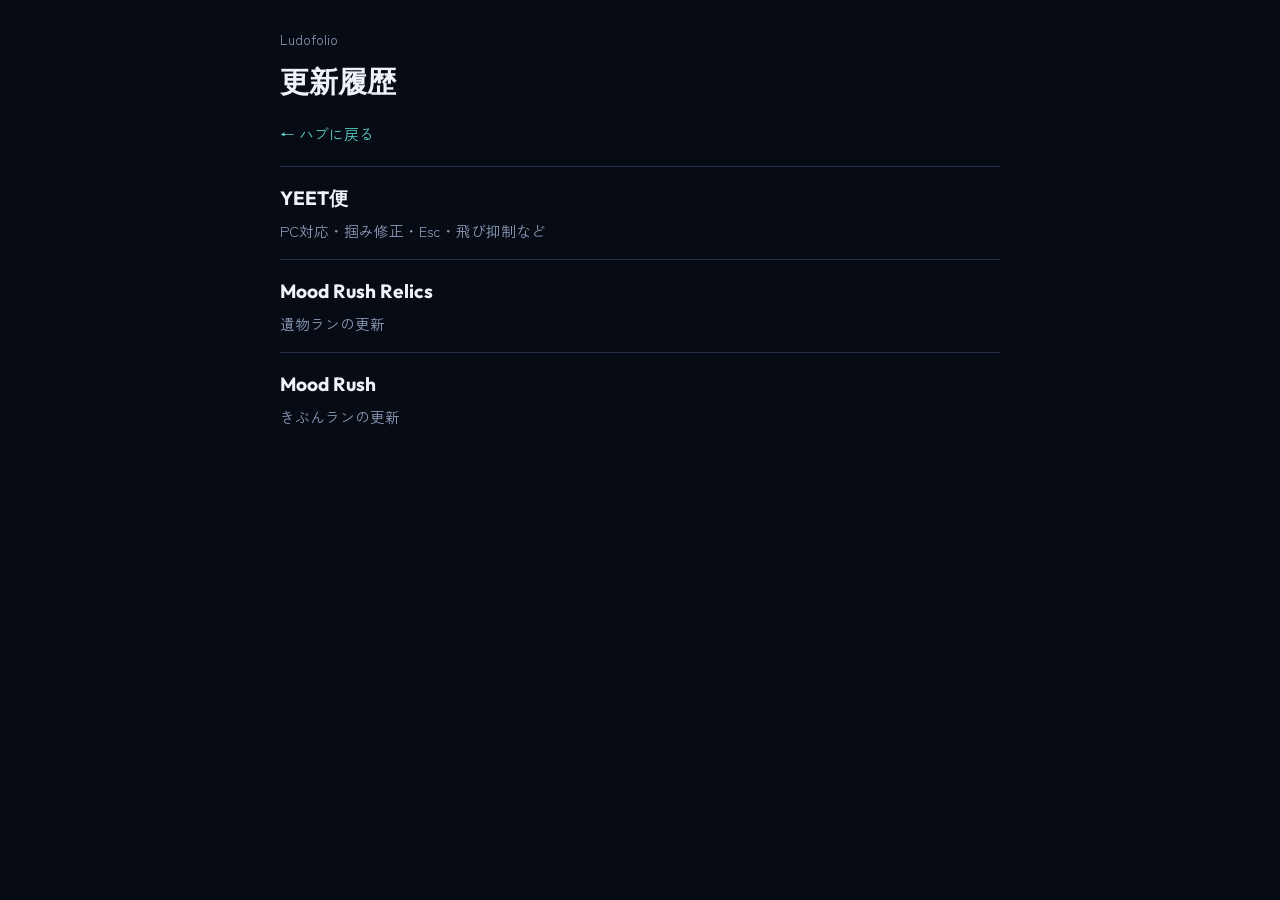
==== updates.html @ 7e25f5b2 "Add per-game changelogs and a hub updates index. Links YEET便 history and seeds Mood Rush changelog p" ====
<!DOCTYPE html>
<html lang="ja">
<head>
  <meta charset="UTF-8" />
  <meta name="viewport" content="width=device-width, initial-scale=1" />
  <title>更新履歴 — Ludofolio</title>
  <link href="https://fonts.googleapis.com/css2?family=Outfit:wght@700;800&family=Zen+Kaku+Gothic+New:wght@500;700&display=swap" rel="stylesheet" />
  <style>
    :root { --bg:#070b14; --ink:#eef3fb; --muted:#8b9bb8; --accent:#5ad0c8; --line:#243148; }
    body { margin:0; font-family:"Zen Kaku Gothic New",sans-serif; color:var(--ink); background:var(--bg); line-height:1.65; }
    .wrap { width:min(720px, calc(100% - 32px)); margin:0 auto; padding:28px 0 64px; }
    a { color:var(--accent); text-decoration:none; }
    a:hover { text-decoration:underline; }
    h1 { font-family:Outfit,sans-serif; font-size:1.8rem; margin:8px 0 16px; }
    .item { display:block; border-top:1px solid var(--line); padding:16px 0; color:inherit; }
    .item:hover h2 { color:var(--accent); }
    h2 { font-family:Outfit,sans-serif; font-size:1.2rem; margin:0 0 4px; }
    p { margin:0; color:var(--muted); font-size:0.92rem; }
  </style>
</head>
<body>
  <div class="wrap">
    <p style="color:var(--muted);font-size:0.85rem">Ludofolio</p>
    <h1>更新履歴</h1>
    <p style="margin-bottom:20px"><a href="./">← ハブに戻る</a></p>
    <a class="item" href="https://zmr7z.github.io/yeetbin/changelog.html" rel="noopener" target="_blank">
      <h2>YEET便</h2>
      <p>PC対応・掴み修正・Esc・飛び抑制など</p>
    </a>
    <a class="item" href="games/mood-rush-relics-changelog.html">
      <h2>Mood Rush Relics</h2>
      <p>遺物ランの更新</p>
    </a>
    <a class="item" href="games/mood-rush-changelog.html">
      <h2>Mood Rush</h2>
      <p>きぶんランの更新</p>
    </a>
  </div>
</body>
</html>
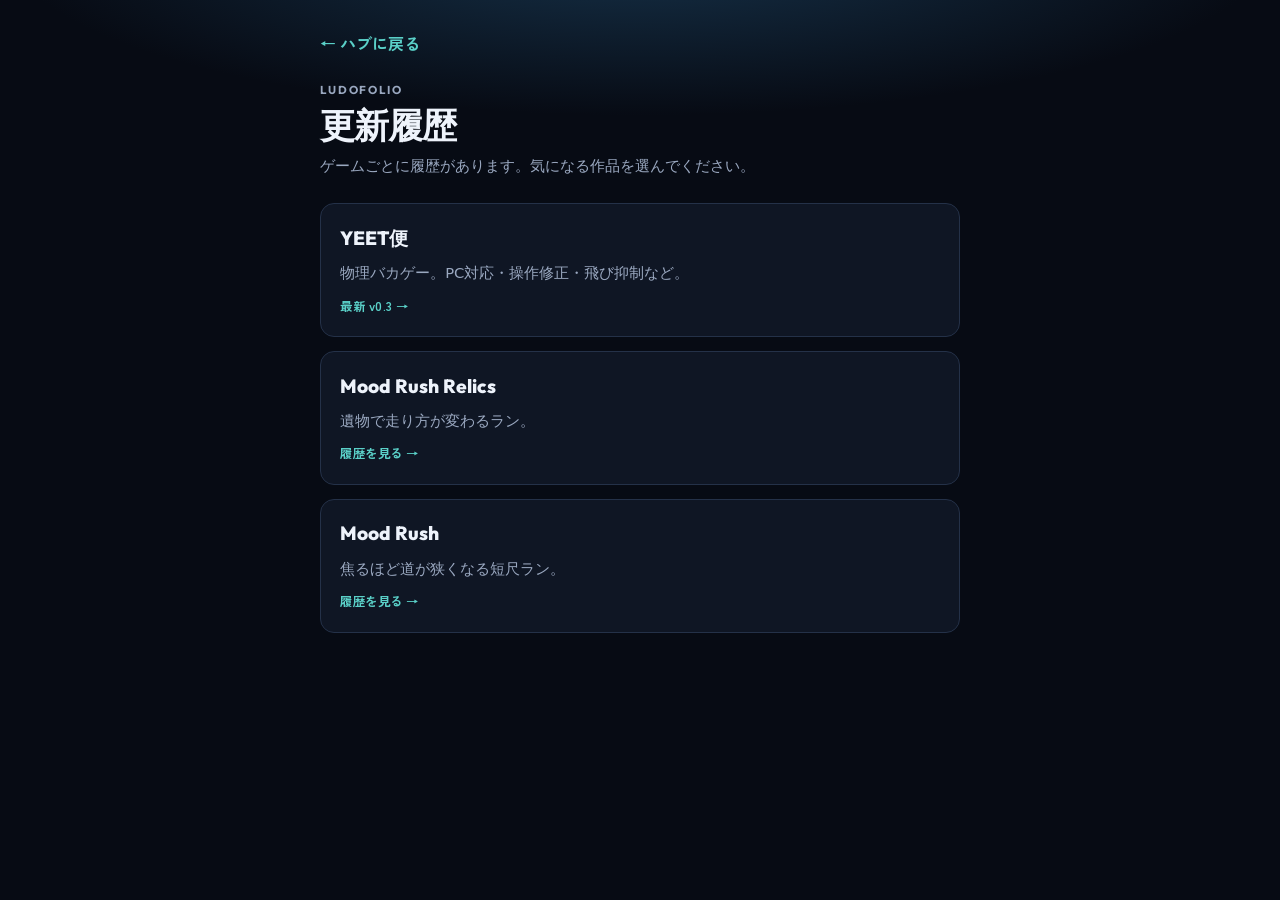
==== commit e1a1fffb: "Make update history pages easier to scan. Shared changelog styles with timeline cards and clearer hi" ====
--- a/updates.html
+++ b/updates.html
@@ -3,38 +3,37 @@
 <head>
   <meta charset="UTF-8" />
   <meta name="viewport" content="width=device-width, initial-scale=1" />
+  <meta name="description" content="Ludofolio 各ゲームの更新履歴一覧" />
   <title>更新履歴 — Ludofolio</title>
+  <link rel="preconnect" href="https://fonts.googleapis.com" />
+  <link rel="preconnect" href="https://fonts.gstatic.com" crossorigin />
   <link href="https://fonts.googleapis.com/css2?family=Outfit:wght@700;800&family=Zen+Kaku+Gothic+New:wght@500;700&display=swap" rel="stylesheet" />
-  <style>
-    :root { --bg:#070b14; --ink:#eef3fb; --muted:#8b9bb8; --accent:#5ad0c8; --line:#243148; }
-    body { margin:0; font-family:"Zen Kaku Gothic New",sans-serif; color:var(--ink); background:var(--bg); line-height:1.65; }
-    .wrap { width:min(720px, calc(100% - 32px)); margin:0 auto; padding:28px 0 64px; }
-    a { color:var(--accent); text-decoration:none; }
-    a:hover { text-decoration:underline; }
-    h1 { font-family:Outfit,sans-serif; font-size:1.8rem; margin:8px 0 16px; }
-    .item { display:block; border-top:1px solid var(--line); padding:16px 0; color:inherit; }
-    .item:hover h2 { color:var(--accent); }
-    h2 { font-family:Outfit,sans-serif; font-size:1.2rem; margin:0 0 4px; }
-    p { margin:0; color:var(--muted); font-size:0.92rem; }
-  </style>
+  <link rel="stylesheet" href="css/changelog.css" />
 </head>
 <body>
-  <div class="wrap">
-    <p style="color:var(--muted);font-size:0.85rem">Ludofolio</p>
+  <main class="page">
+    <a class="back" href="./">← ハブに戻る</a>
+    <p class="kicker">Ludofolio</p>
     <h1>更新履歴</h1>
-    <p style="margin-bottom:20px"><a href="./">← ハブに戻る</a></p>
-    <a class="item" href="https://zmr7z.github.io/yeetbin/changelog.html" rel="noopener" target="_blank">
-      <h2>YEET便</h2>
-      <p>PC対応・掴み修正・Esc・飛び抑制など</p>
-    </a>
-    <a class="item" href="games/mood-rush-relics-changelog.html">
-      <h2>Mood Rush Relics</h2>
-      <p>遺物ランの更新</p>
-    </a>
-    <a class="item" href="games/mood-rush-changelog.html">
-      <h2>Mood Rush</h2>
-      <p>きぶんランの更新</p>
-    </a>
-  </div>
+    <p class="intro">ゲームごとに履歴があります。気になる作品を選んでください。</p>
+
+    <div class="cards">
+      <a class="card" href="https://zmr7z.github.io/yeetbin/changelog.html" rel="noopener" target="_blank">
+        <h2>YEET便</h2>
+        <p>物理バカゲー。PC対応・操作修正・飛び抑制など。</p>
+        <span class="latest">最新 v0.3 →</span>
+      </a>
+      <a class="card" href="games/mood-rush-relics-changelog.html">
+        <h2>Mood Rush Relics</h2>
+        <p>遺物で走り方が変わるラン。</p>
+        <span class="latest">履歴を見る →</span>
+      </a>
+      <a class="card" href="games/mood-rush-changelog.html">
+        <h2>Mood Rush</h2>
+        <p>焦るほど道が狭くなる短尺ラン。</p>
+        <span class="latest">履歴を見る →</span>
+      </a>
+    </div>
+  </main>
 </body>
 </html>
--- a/css/changelog.css
+++ b/css/changelog.css
@@ -0,0 +1,207 @@
+:root {
+  --bg: #070b14;
+  --panel: #0f1624;
+  --ink: #eef3fb;
+  --muted: #9aa8c0;
+  --accent: #5ad0c8;
+  --accent-dim: rgba(90, 208, 200, 0.16);
+  --line: #243148;
+  --rail: #2c3b55;
+}
+
+* { box-sizing: border-box; }
+
+html, body {
+  margin: 0;
+  min-height: 100%;
+  background:
+    radial-gradient(ellipse 90% 45% at 50% -8%, #16324a 0%, transparent 55%),
+    var(--bg);
+  color: var(--ink);
+  font-family: "Zen Kaku Gothic New", system-ui, sans-serif;
+  font-weight: 500;
+  line-height: 1.7;
+  -webkit-font-smoothing: antialiased;
+}
+
+.page {
+  width: min(40rem, calc(100% - 2rem));
+  margin: 0 auto;
+  padding: 1.5rem 0 3.5rem;
+}
+
+.back {
+  display: inline-flex;
+  align-items: center;
+  min-height: 2.5rem;
+  margin-bottom: 1rem;
+  color: var(--accent);
+  font-weight: 700;
+  text-decoration: none;
+}
+
+.back:hover { text-decoration: underline; }
+
+.kicker {
+  margin: 0 0 0.35rem;
+  font-family: Outfit, sans-serif;
+  font-size: 0.72rem;
+  letter-spacing: 0.16em;
+  text-transform: uppercase;
+  color: var(--muted);
+  font-weight: 700;
+}
+
+h1 {
+  margin: 0 0 0.5rem;
+  font-family: Outfit, sans-serif;
+  font-weight: 800;
+  font-size: clamp(1.7rem, 5vw, 2.2rem);
+  letter-spacing: -0.03em;
+  line-height: 1.15;
+}
+
+.intro {
+  margin: 0 0 1.5rem;
+  color: var(--muted);
+  font-size: 0.95rem;
+}
+
+.timeline {
+  list-style: none;
+  margin: 0;
+  padding: 0;
+  border-left: 2px solid var(--rail);
+}
+
+.release {
+  position: relative;
+  margin: 0 0 1rem 1rem;
+  padding: 1.1rem 1.2rem;
+  background: var(--panel);
+  border: 1px solid var(--line);
+  border-radius: 14px;
+}
+
+.release::before {
+  content: "";
+  position: absolute;
+  left: calc(-1rem - 6px);
+  top: 1.4rem;
+  width: 10px;
+  height: 10px;
+  border-radius: 50%;
+  background: var(--accent);
+  box-shadow: 0 0 0 3px var(--accent-dim);
+}
+
+.meta {
+  display: flex;
+  flex-wrap: wrap;
+  gap: 0.5rem 0.75rem;
+  align-items: center;
+  margin-bottom: 0.45rem;
+}
+
+.ver {
+  display: inline-flex;
+  padding: 0.15rem 0.55rem;
+  border-radius: 999px;
+  background: var(--accent-dim);
+  color: var(--accent);
+  font-family: Outfit, sans-serif;
+  font-size: 0.78rem;
+  font-weight: 800;
+}
+
+time {
+  color: var(--muted);
+  font-size: 0.85rem;
+  font-weight: 700;
+  font-variant-numeric: tabular-nums;
+}
+
+.release h2 {
+  margin: 0 0 0.65rem;
+  font-family: Outfit, sans-serif;
+  font-size: 1.15rem;
+  font-weight: 800;
+  letter-spacing: -0.02em;
+}
+
+.release ul {
+  list-style: none;
+  margin: 0;
+  padding: 0;
+}
+
+.release li {
+  position: relative;
+  padding: 0.4rem 0 0.4rem 1rem;
+  border-top: 1px solid rgba(36, 49, 72, 0.9);
+  color: #c9d3e6;
+  font-size: 0.98rem;
+  font-weight: 500;
+}
+
+.release li:first-child {
+  border-top: 0;
+  padding-top: 0;
+}
+
+.release li::before {
+  content: "";
+  position: absolute;
+  left: 0;
+  top: 1em;
+  width: 5px;
+  height: 5px;
+  border-radius: 50%;
+  background: var(--accent);
+  opacity: 0.8;
+}
+
+/* Hub index cards */
+.cards {
+  display: grid;
+  gap: 0.85rem;
+}
+
+.card {
+  display: block;
+  padding: 1.1rem 1.2rem;
+  border-radius: 14px;
+  border: 1px solid var(--line);
+  background: var(--panel);
+  color: inherit;
+  text-decoration: none;
+  transition: border-color 0.15s ease, transform 0.15s ease;
+}
+
+.card:hover {
+  border-color: #3a6a78;
+  transform: translateY(-1px);
+}
+
+.card h2 {
+  margin: 0 0 0.35rem;
+  font-family: Outfit, sans-serif;
+  font-size: 1.2rem;
+  font-weight: 800;
+}
+
+.card p {
+  margin: 0;
+  color: var(--muted);
+  font-size: 0.92rem;
+  font-weight: 500;
+}
+
+.card .latest {
+  display: inline-block;
+  margin-top: 0.65rem;
+  font-size: 0.78rem;
+  font-weight: 700;
+  color: var(--accent);
+  letter-spacing: 0.04em;
+}
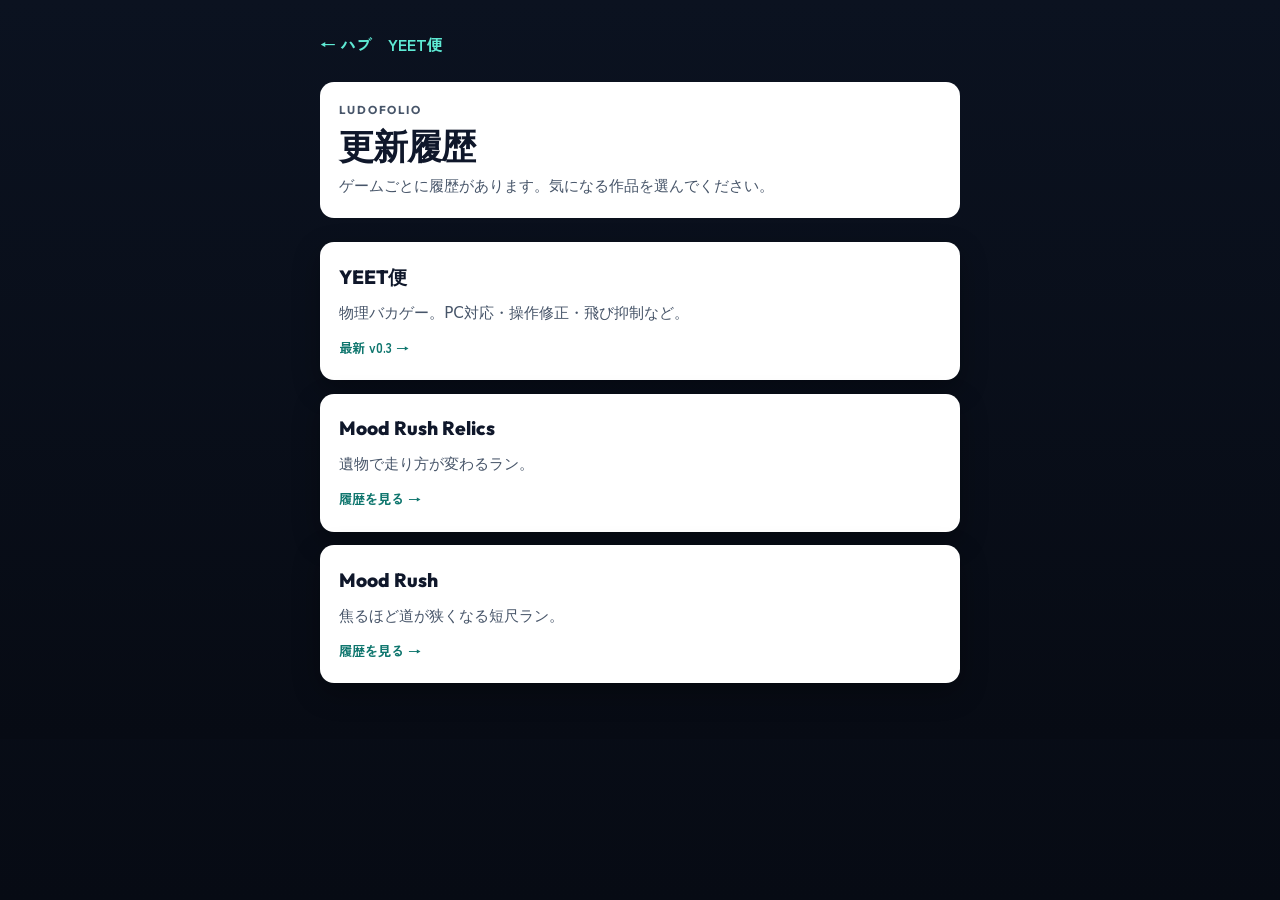
==== commit e800be8b: "Improve changelog contrast and hub navigation." ====
--- a/updates.html
+++ b/updates.html
@@ -1,22 +1,23 @@
-<!DOCTYPE html>
+﻿<!DOCTYPE html>
 <html lang="ja">
 <head>
   <meta charset="UTF-8" />
   <meta name="viewport" content="width=device-width, initial-scale=1" />
-  <meta name="description" content="Ludofolio 各ゲームの更新履歴一覧" />
   <title>更新履歴 — Ludofolio</title>
-  <link rel="preconnect" href="https://fonts.googleapis.com" />
-  <link rel="preconnect" href="https://fonts.gstatic.com" crossorigin />
   <link href="https://fonts.googleapis.com/css2?family=Outfit:wght@700;800&family=Zen+Kaku+Gothic+New:wght@500;700&display=swap" rel="stylesheet" />
   <link rel="stylesheet" href="css/changelog.css" />
 </head>
 <body>
   <main class="page">
-    <a class="back" href="./">← ハブに戻る</a>
-    <p class="kicker">Ludofolio</p>
-    <h1>更新履歴</h1>
-    <p class="intro">ゲームごとに履歴があります。気になる作品を選んでください。</p>
-
+    <nav class="nav" aria-label="移動">
+      <a href="./">← ハブ</a>
+      <a href="https://zmr7z.github.io/yeetbin/">YEET便</a>
+    </nav>
+    <header class="head">
+      <p class="kicker">Ludofolio</p>
+      <h1>更新履歴</h1>
+      <p class="intro">ゲームごとに履歴があります。気になる作品を選んでください。</p>
+    </header>
     <div class="cards">
       <a class="card" href="https://zmr7z.github.io/yeetbin/changelog.html" rel="noopener" target="_blank">
         <h2>YEET便</h2>
--- a/css/changelog.css
+++ b/css/changelog.css
@@ -1,207 +1,72 @@
-:root {
-  --bg: #070b14;
-  --panel: #0f1624;
-  --ink: #eef3fb;
-  --muted: #9aa8c0;
-  --accent: #5ad0c8;
-  --accent-dim: rgba(90, 208, 200, 0.16);
-  --line: #243148;
-  --rail: #2c3b55;
+﻿:root {
+  --ink: #0f172a;
+  --body: #1e293b;
+  --muted: #475569;
+  --bg: #0b1220;
+  --bg2: #070b14;
+  --panel: #ffffff;
+  --line: #e2e8f0;
+  --accent: #0f766e;
+  --accent-bright: #5eead4;
+  --rail: #94a3b8;
 }
-
 * { box-sizing: border-box; }
-
 html, body {
-  margin: 0;
-  min-height: 100%;
-  background:
-    radial-gradient(ellipse 90% 45% at 50% -8%, #16324a 0%, transparent 55%),
-    var(--bg);
+  margin: 0; min-height: 100%;
+  background: linear-gradient(180deg, var(--bg) 0%, var(--bg2) 100%);
   color: var(--ink);
   font-family: "Zen Kaku Gothic New", system-ui, sans-serif;
-  font-weight: 500;
-  line-height: 1.7;
+  font-weight: 500; line-height: 1.75;
   -webkit-font-smoothing: antialiased;
 }
-
-.page {
-  width: min(40rem, calc(100% - 2rem));
-  margin: 0 auto;
-  padding: 1.5rem 0 3.5rem;
+.page { width: min(40rem, calc(100% - 2rem)); margin: 0 auto; padding: 1.5rem 0 3.5rem; }
+.nav { display:flex; flex-wrap:wrap; gap:0.5rem 1rem; margin-bottom:1.1rem; }
+.nav a, .back {
+  display:inline-flex; align-items:center; min-height:2.5rem;
+  color: var(--accent-bright); font-weight:700; text-decoration:none;
 }
-
-.back {
-  display: inline-flex;
-  align-items: center;
-  min-height: 2.5rem;
-  margin-bottom: 1rem;
-  color: var(--accent);
-  font-weight: 700;
-  text-decoration: none;
+.nav a:hover, .back:hover { color:#fff; text-decoration:underline; }
+.kicker {
+  margin:0 0 0.35rem; font-family:Outfit,sans-serif; font-size:0.72rem;
+  letter-spacing:0.16em; text-transform:uppercase; color:var(--muted); font-weight:700;
 }
-
-.back:hover { text-decoration: underline; }
-
-.kicker {
-  margin: 0 0 0.35rem;
-  font-family: Outfit, sans-serif;
-  font-size: 0.72rem;
-  letter-spacing: 0.16em;
-  text-transform: uppercase;
-  color: var(--muted);
-  font-weight: 700;
+.head { margin-bottom:1.5rem; padding:1.15rem 1.2rem; background:var(--panel); border-radius:14px; }
+h1 {
+  margin:0 0 0.45rem; font-family:Outfit,sans-serif; font-weight:800;
+  font-size:clamp(1.7rem,5vw,2.2rem); letter-spacing:-0.03em; line-height:1.15; color:var(--ink);
 }
-
-h1 {
-  margin: 0 0 0.5rem;
-  font-family: Outfit, sans-serif;
-  font-weight: 800;
-  font-size: clamp(1.7rem, 5vw, 2.2rem);
-  letter-spacing: -0.03em;
-  line-height: 1.15;
+.intro { margin:0; color:var(--muted); font-size:0.95rem; }
+.timeline { list-style:none; margin:0; padding:0; border-left:2px solid var(--rail); }
+.release {
+  position:relative; margin:0 0 1rem 1rem; padding:1.15rem 1.2rem;
+  background:var(--panel); border-radius:14px; box-shadow:0 10px 28px rgba(0,0,0,.35);
 }
-
-.intro {
-  margin: 0 0 1.5rem;
-  color: var(--muted);
-  font-size: 0.95rem;
+.release::before {
+  content:""; position:absolute; left:calc(-1rem - 6px); top:1.4rem;
+  width:10px; height:10px; border-radius:50%; background:#14b8a6; border:2px solid #fff;
 }
-
-.timeline {
-  list-style: none;
-  margin: 0;
-  padding: 0;
-  border-left: 2px solid var(--rail);
+.meta { display:flex; flex-wrap:wrap; gap:.5rem .75rem; align-items:center; margin-bottom:.45rem; }
+.ver {
+  display:inline-flex; padding:.2rem .6rem; border-radius:999px; background:#ccfbf1;
+  color:var(--accent); font-family:Outfit,sans-serif; font-size:.78rem; font-weight:800;
 }
-
-.release {
-  position: relative;
-  margin: 0 0 1rem 1rem;
-  padding: 1.1rem 1.2rem;
-  background: var(--panel);
-  border: 1px solid var(--line);
-  border-radius: 14px;
+time { color:var(--muted); font-size:.88rem; font-weight:700; font-variant-numeric:tabular-nums; }
+.release h2 { margin:0 0 .7rem; font-family:Outfit,sans-serif; font-size:1.15rem; font-weight:800; color:var(--ink); }
+.release ul { list-style:none; margin:0; padding:0; }
+.release li {
+  position:relative; padding:.45rem 0 .45rem 1rem; border-top:1px solid var(--line);
+  color:var(--body); font-size:1rem; font-weight:500;
 }
-
-.release::before {
-  content: "";
-  position: absolute;
-  left: calc(-1rem - 6px);
-  top: 1.4rem;
-  width: 10px;
-  height: 10px;
-  border-radius: 50%;
-  background: var(--accent);
-  box-shadow: 0 0 0 3px var(--accent-dim);
+.release li:first-child { border-top:0; padding-top:0; }
+.release li::before {
+  content:""; position:absolute; left:0; top:1em; width:5px; height:5px; border-radius:50%; background:#0d9488;
 }
-
-.meta {
-  display: flex;
-  flex-wrap: wrap;
-  gap: 0.5rem 0.75rem;
-  align-items: center;
-  margin-bottom: 0.45rem;
+.cards { display:grid; gap:.85rem; }
+.card {
+  display:block; padding:1.15rem 1.2rem; border-radius:14px; background:var(--panel);
+  color:var(--ink); text-decoration:none; box-shadow:0 10px 28px rgba(0,0,0,.3);
 }
-
-.ver {
-  display: inline-flex;
-  padding: 0.15rem 0.55rem;
-  border-radius: 999px;
-  background: var(--accent-dim);
-  color: var(--accent);
-  font-family: Outfit, sans-serif;
-  font-size: 0.78rem;
-  font-weight: 800;
-}
-
-time {
-  color: var(--muted);
-  font-size: 0.85rem;
-  font-weight: 700;
-  font-variant-numeric: tabular-nums;
-}
-
-.release h2 {
-  margin: 0 0 0.65rem;
-  font-family: Outfit, sans-serif;
-  font-size: 1.15rem;
-  font-weight: 800;
-  letter-spacing: -0.02em;
-}
-
-.release ul {
-  list-style: none;
-  margin: 0;
-  padding: 0;
-}
-
-.release li {
-  position: relative;
-  padding: 0.4rem 0 0.4rem 1rem;
-  border-top: 1px solid rgba(36, 49, 72, 0.9);
-  color: #c9d3e6;
-  font-size: 0.98rem;
-  font-weight: 500;
-}
-
-.release li:first-child {
-  border-top: 0;
-  padding-top: 0;
-}
-
-.release li::before {
-  content: "";
-  position: absolute;
-  left: 0;
-  top: 1em;
-  width: 5px;
-  height: 5px;
-  border-radius: 50%;
-  background: var(--accent);
-  opacity: 0.8;
-}
-
-/* Hub index cards */
-.cards {
-  display: grid;
-  gap: 0.85rem;
-}
-
-.card {
-  display: block;
-  padding: 1.1rem 1.2rem;
-  border-radius: 14px;
-  border: 1px solid var(--line);
-  background: var(--panel);
-  color: inherit;
-  text-decoration: none;
-  transition: border-color 0.15s ease, transform 0.15s ease;
-}
-
-.card:hover {
-  border-color: #3a6a78;
-  transform: translateY(-1px);
-}
-
-.card h2 {
-  margin: 0 0 0.35rem;
-  font-family: Outfit, sans-serif;
-  font-size: 1.2rem;
-  font-weight: 800;
-}
-
-.card p {
-  margin: 0;
-  color: var(--muted);
-  font-size: 0.92rem;
-  font-weight: 500;
-}
-
-.card .latest {
-  display: inline-block;
-  margin-top: 0.65rem;
-  font-size: 0.78rem;
-  font-weight: 700;
-  color: var(--accent);
-  letter-spacing: 0.04em;
-}
+.card:hover { outline:2px solid #2dd4bf; }
+.card h2 { margin:0 0 .35rem; font-family:Outfit,sans-serif; font-size:1.2rem; font-weight:800; color:var(--ink); }
+.card p { margin:0; color:var(--muted); font-size:.95rem; font-weight:500; }
+.card .latest { display:inline-block; margin-top:.65rem; font-size:.82rem; font-weight:700; color:var(--accent); }
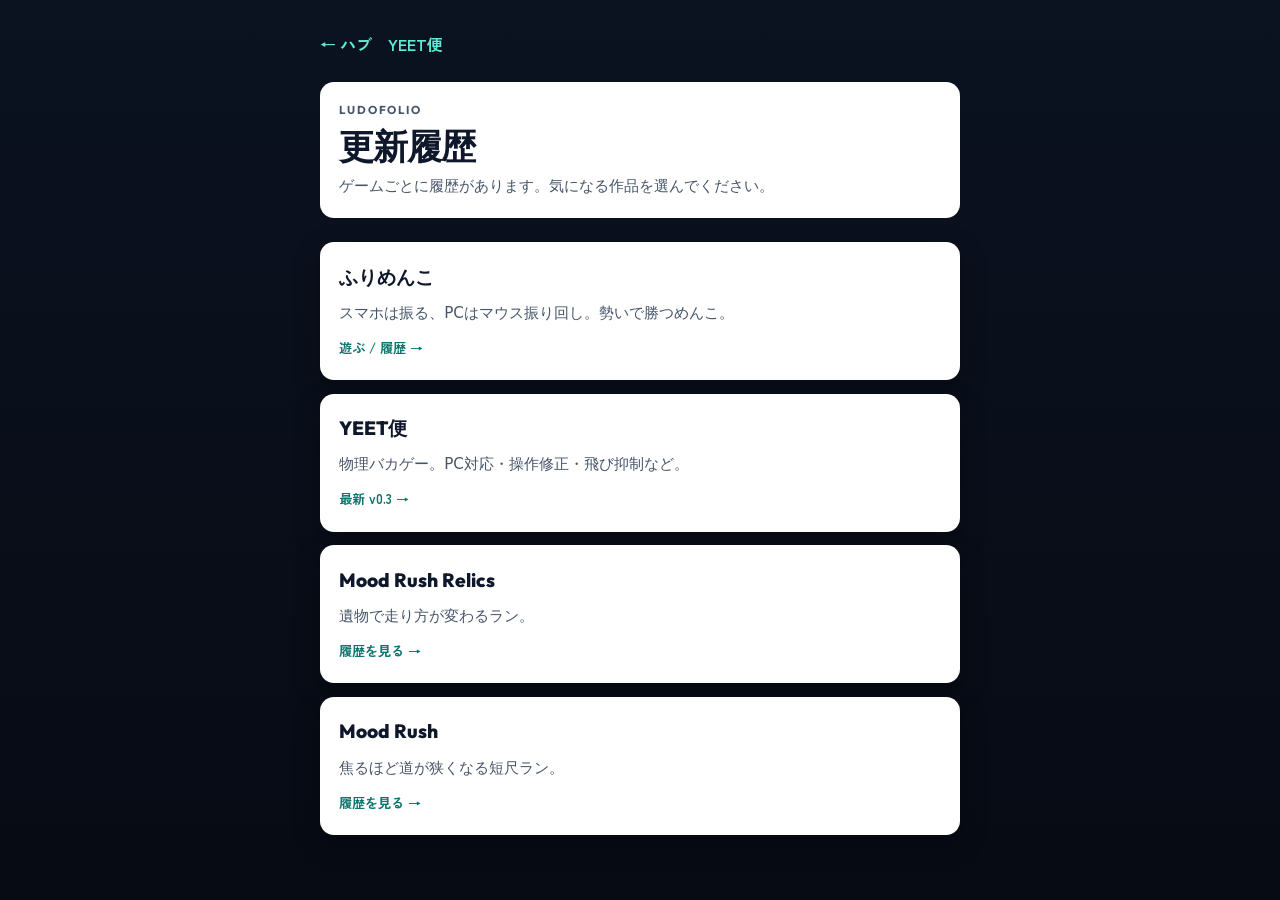
==== commit 0c1ce088: "List ふりめんこ on the updates hub." ====
--- a/updates.html
+++ b/updates.html
@@ -19,7 +19,12 @@
       <p class="intro">ゲームごとに履歴があります。気になる作品を選んでください。</p>
     </header>
     <div class="cards">
-      <a class="card" href="https://zmr7z.github.io/yeetbin/changelog.html" rel="noopener" target="_blank">
+            <a class="card" href="https://zmr7z.github.io/menko/" rel="noopener" target="_blank">
+        <h2>ふりめんこ</h2>
+        <p>スマホは振る、PCはマウス振り回し。勢いで勝つめんこ。</p>
+        <span class="latest">遊ぶ / 履歴 →</span>
+      </a>
+<a class="card" href="https://zmr7z.github.io/yeetbin/changelog.html" rel="noopener" target="_blank">
         <h2>YEET便</h2>
         <p>物理バカゲー。PC対応・操作修正・飛び抑制など。</p>
         <span class="latest">最新 v0.3 →</span>
@@ -38,3 +43,4 @@
   </main>
 </body>
 </html>
+
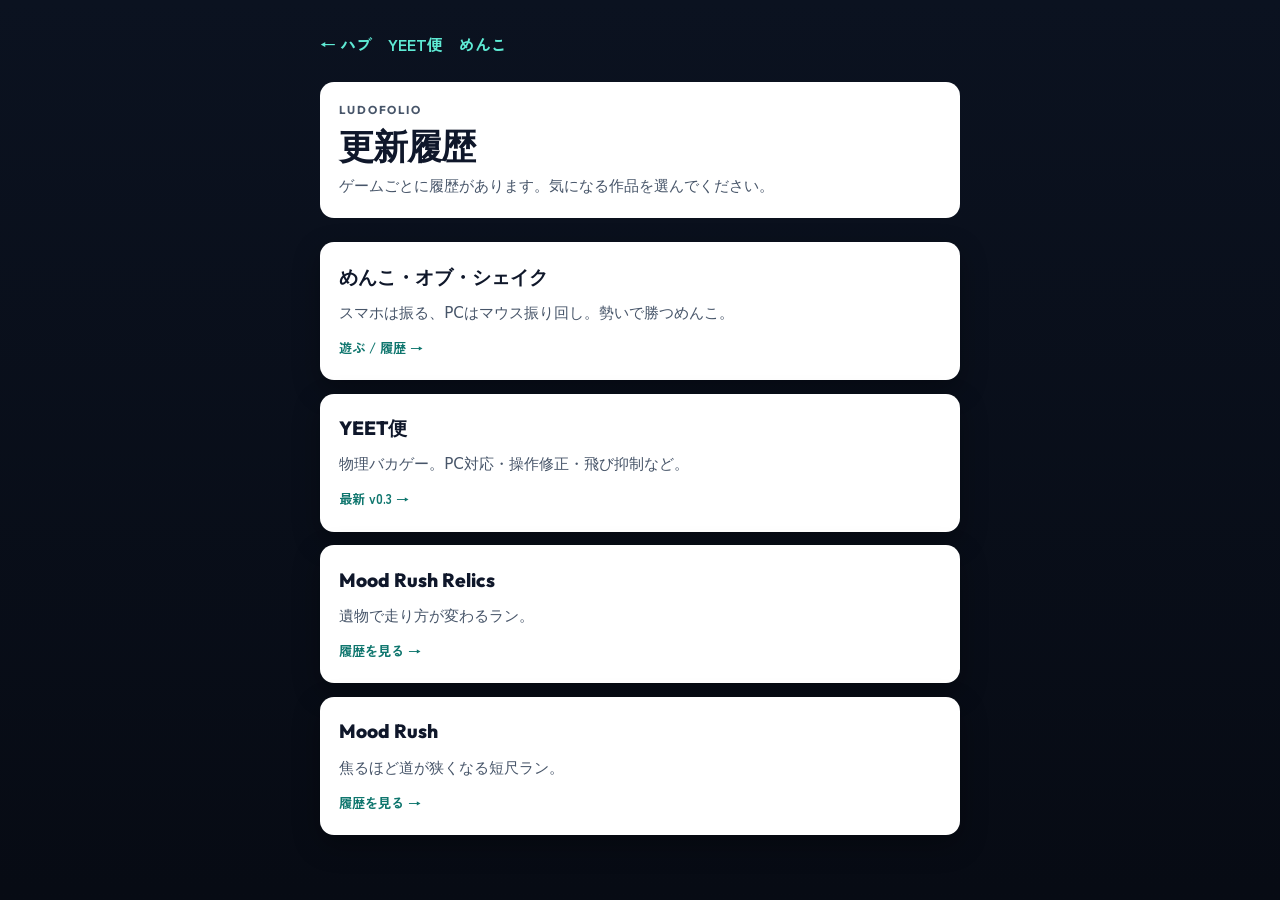
==== commit 330d2e25: "Show めんこ・オブ・シェイク in the public games list. Add a hub card, play wrapper, and rename the updates entr" ====
--- a/updates.html
+++ b/updates.html
@@ -12,6 +12,7 @@
     <nav class="nav" aria-label="移動">
       <a href="./">← ハブ</a>
       <a href="https://zmr7z.github.io/yeetbin/">YEET便</a>
+      <a href="https://zmr7z.github.io/menko/">めんこ</a>
     </nav>
     <header class="head">
       <p class="kicker">Ludofolio</p>
@@ -19,12 +20,12 @@
       <p class="intro">ゲームごとに履歴があります。気になる作品を選んでください。</p>
     </header>
     <div class="cards">
-            <a class="card" href="https://zmr7z.github.io/menko/" rel="noopener" target="_blank">
-        <h2>ふりめんこ</h2>
+      <a class="card" href="https://zmr7z.github.io/menko/changelog.html" rel="noopener" target="_blank">
+        <h2>めんこ・オブ・シェイク</h2>
         <p>スマホは振る、PCはマウス振り回し。勢いで勝つめんこ。</p>
         <span class="latest">遊ぶ / 履歴 →</span>
       </a>
-<a class="card" href="https://zmr7z.github.io/yeetbin/changelog.html" rel="noopener" target="_blank">
+      <a class="card" href="https://zmr7z.github.io/yeetbin/changelog.html" rel="noopener" target="_blank">
         <h2>YEET便</h2>
         <p>物理バカゲー。PC対応・操作修正・飛び抑制など。</p>
         <span class="latest">最新 v0.3 →</span>
@@ -43,4 +44,3 @@
   </main>
 </body>
 </html>
-
